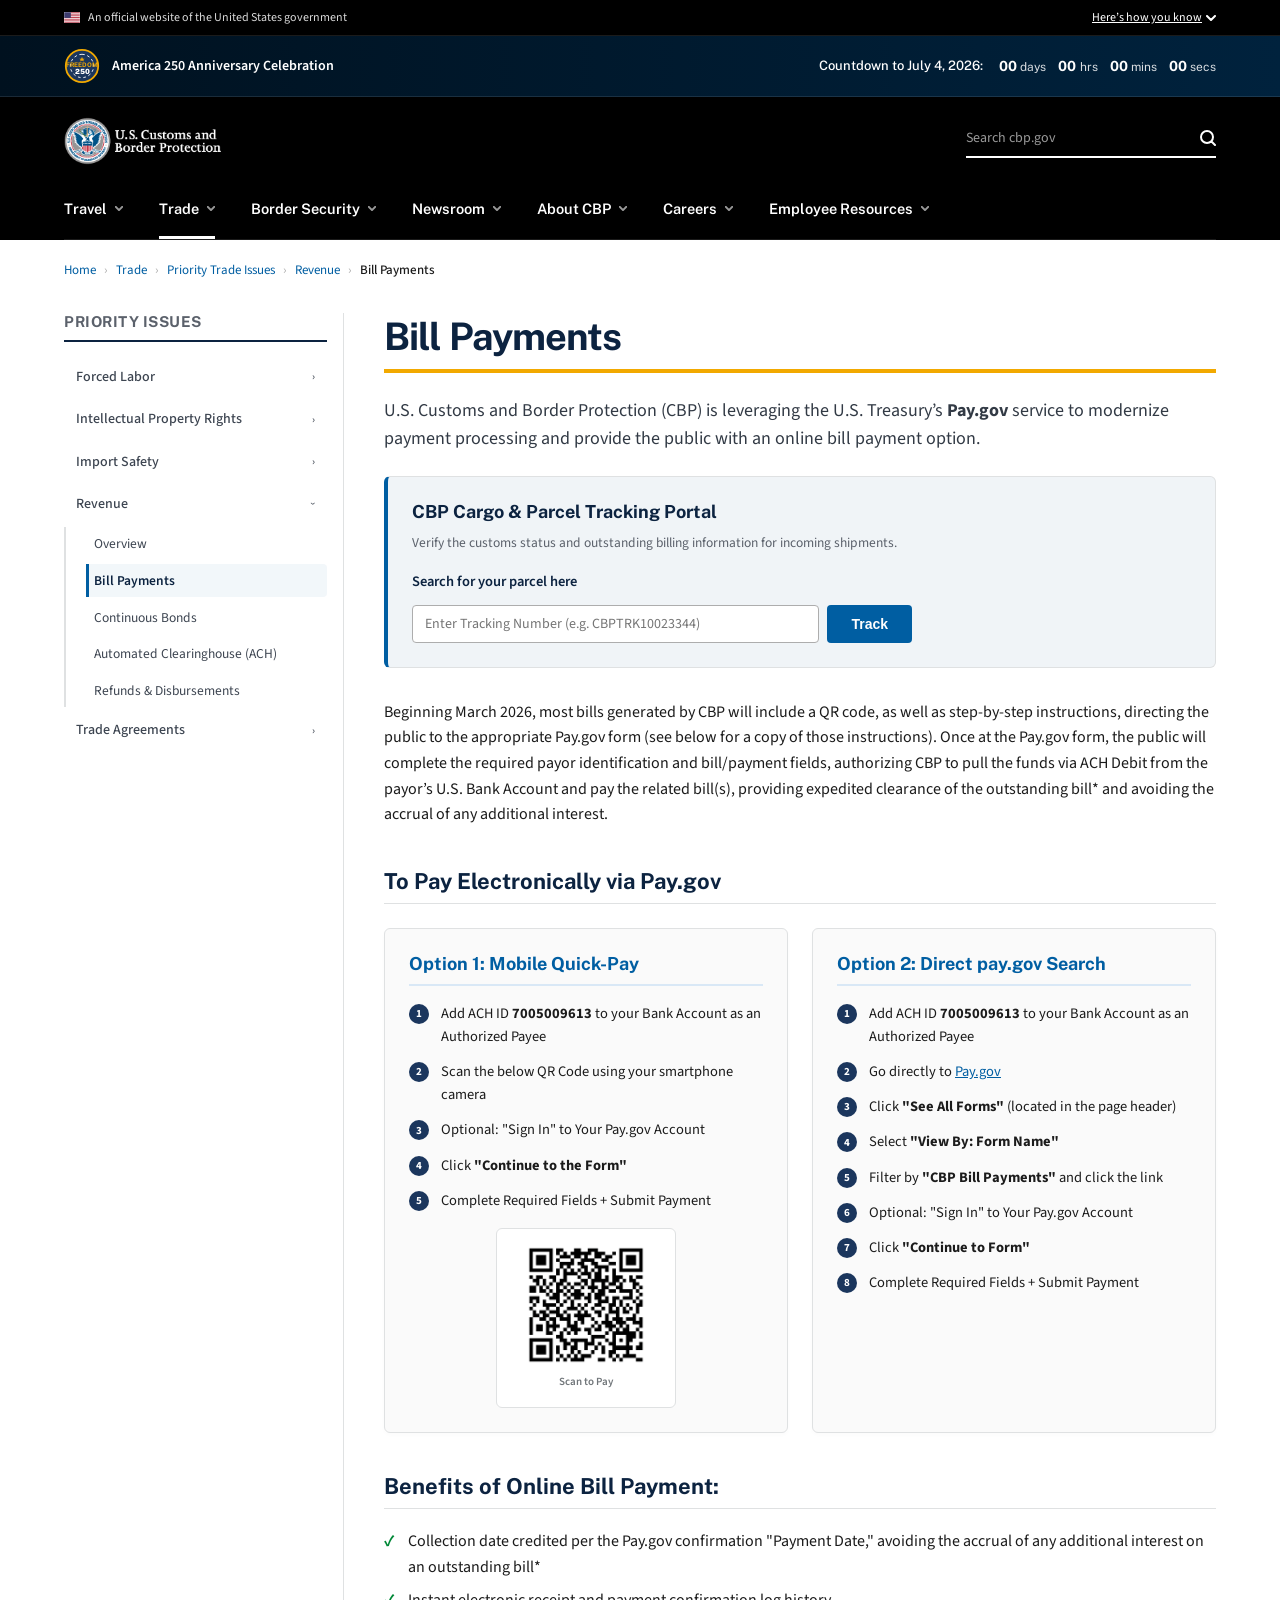
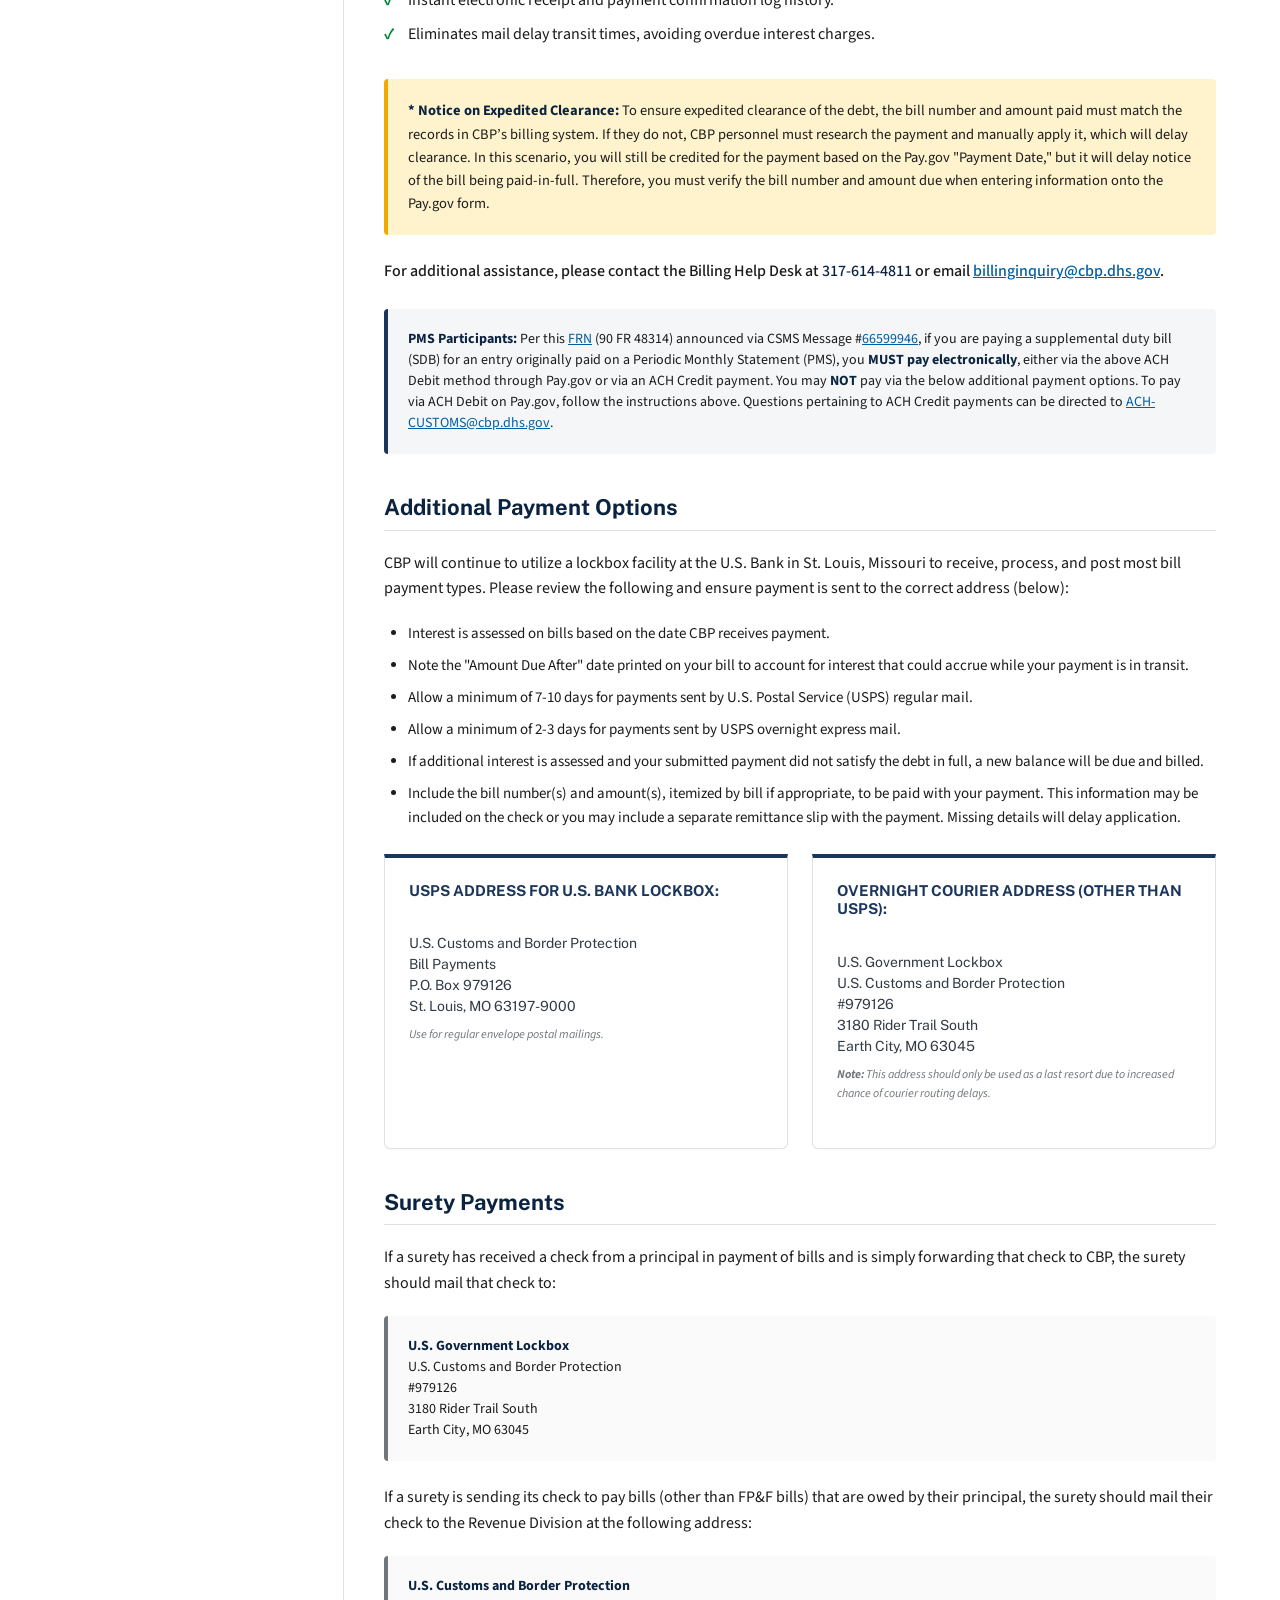
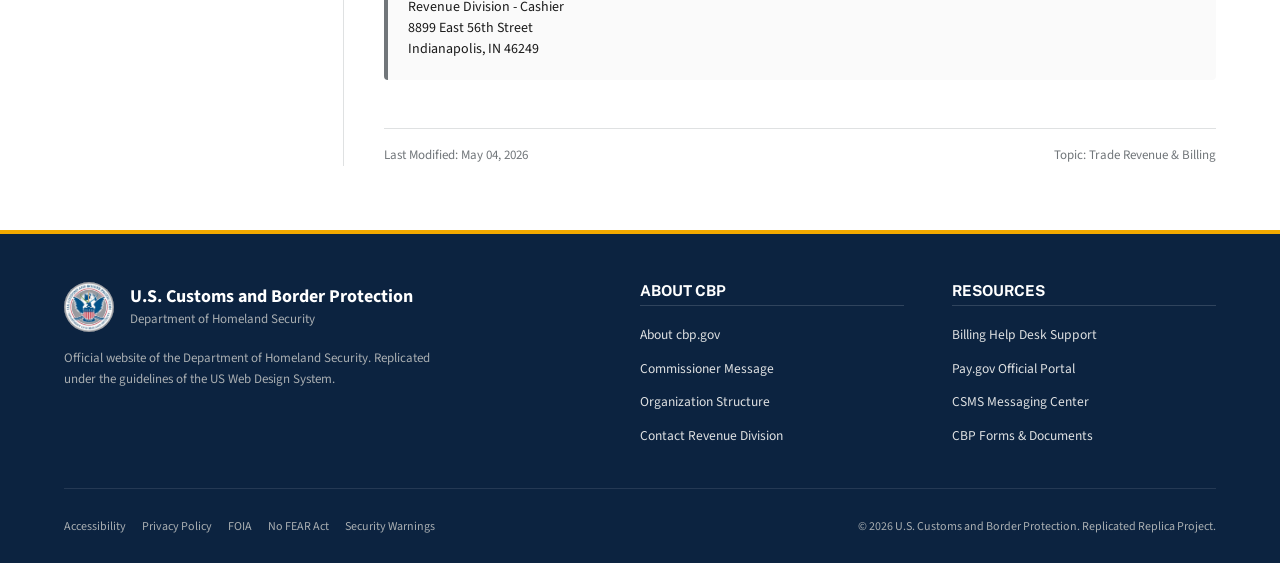
==== index.html @ a8b0cdcd "design: set CBP seal as website favicon" ====
<!DOCTYPE html>
<html lang="en">
<head>
  <meta charset="UTF-8">
  <meta name="viewport" content="width=device-width, initial-scale=1.0">
  <meta name="description" content="Official U.S. Customs and Border Protection (CBP) online bill payment guide. Learn how to pay your CBP bills electronically via Pay.gov or by mail to the U.S. Bank Lockbox.">
  <meta name="keywords" content="CBP, Bill Payments, Pay.gov, ACH Debit, Customs Duties, Lockbox Address">
  <title>Bill Payments | U.S. Customs and Border Protection</title>
  <link rel="stylesheet" href="styles.css">
  <link rel="icon" type="image/jpeg" href="cbp_seal.jpg">
</head>
<body>

  <!-- SKIP TO MAIN CONTENT LINK FOR ACCESSIBILITY -->
  <a href="#main-content" class="usa-skipnav" style="position: absolute; left: -9999px; top: auto; width: 1px; height: 1px; overflow: hidden; background: #005ea2; color: #fff; padding: 0.5rem; text-decoration: none; z-index: 10000;">Skip to main content</a>

  <!-- ==========================================
       TOP FEDERAL GOVERNMENT BANNER
       ========================================== -->
  <section class="usa-banner" aria-label="Official government website">
    <div class="container">
      <div class="usa-banner__header">
        <div class="usa-banner__header-left">
          <!-- US Flag SVG -->
          <svg class="usa-banner__flag" xmlns="http://www.w3.org/2000/svg" viewBox="0 0 16 11" aria-hidden="true" focusable="false">
            <rect width="16" height="11" fill="#fff"/>
            <rect width="16" height="0.846" fill="#b22234"/>
            <rect width="16" height="0.846" y="1.692" fill="#b22234"/>
            <rect width="16" height="0.846" y="3.385" fill="#b22234"/>
            <rect width="16" height="0.846" y="5.077" fill="#b22234"/>
            <rect width="16" height="0.846" y="6.769" fill="#b22234"/>
            <rect width="16" height="0.846" y="8.462" fill="#b22234"/>
            <rect width="16" height="0.846" y="10.154" fill="#b22234"/>
            <rect width="6.857" height="5.923" fill="#3c3b6e"/>
            <!-- 50 Stars drawn as dots for performance at tiny scale -->
            <rect width="16" height="11" fill="none" stroke="#dfe1e2" stroke-width="0.5"/>
          </svg>
          <p class="usa-banner__text">An official website of the United States government</p>
        </div>
        <button id="banner-toggle" class="usa-banner__toggle-btn" aria-expanded="false" aria-controls="gov-banner-details">
          <span>Here’s how you know</span>
          <svg class="usa-banner__toggle-arrow" width="10" height="6" viewBox="0 0 10 6" fill="none" xmlns="http://www.w3.org/2000/svg" aria-hidden="true" focusable="false">
            <path d="M1 1L5 5L9 1" stroke="currentColor" stroke-width="2" stroke-linecap="round" stroke-linejoin="round"/>
          </svg>
        </button>
      </div>

      <!-- Dropdown detailing verification -->
      <div id="gov-banner-details" class="usa-banner__content">
        <div class="usa-banner__guidance-grid">
          <div class="usa-banner__guidance-item">
            <!-- Icon SVG .gov -->
            <svg class="usa-banner__icon" viewBox="0 0 40 40" fill="none" xmlns="http://www.w3.org/2000/svg" aria-hidden="true" focusable="false">
              <circle cx="20" cy="20" r="19" fill="#F0F4F7" stroke="#adadad" stroke-width="2"/>
              <path d="M14 26V14h3v12h-3zm9 0V18h-2v-3h5v11h-3zm-10-8h2v2h-2v-2z" fill="#005ea2"/>
            </svg>
            <div class="usa-banner__guidance-text">
              <strong>Official websites use .gov</strong>
              <p>A <strong>.gov</strong> website belongs to an official government organization in the United States.</p>
            </div>
          </div>
          <div class="usa-banner__guidance-item">
            <!-- Icon SVG HTTPS/Lock -->
            <svg class="usa-banner__icon" viewBox="0 0 40 40" fill="none" xmlns="http://www.w3.org/2000/svg" aria-hidden="true" focusable="false">
              <circle cx="20" cy="20" r="19" fill="#F0F4F7" stroke="#adadad" stroke-width="2"/>
              <rect x="13" y="18" width="14" height="10" rx="2" fill="#005ea2"/>
              <path d="M16 18v-4a4 4 0 1 1 8 0v4" stroke="#005ea2" stroke-width="2" stroke-linecap="round"/>
            </svg>
            <div class="usa-banner__guidance-text">
              <strong>Secure .gov websites use HTTPS</strong>
              <p>A <strong>lock</strong> (or <strong>https://</strong>) means you’ve safely connected to the .gov website. Share sensitive information only on official, secure websites.</p>
            </div>
          </div>
        </div>
      </div>
    </div>
  </section>

  <!-- ==========================================
       FREEDOM 250 ANNIVERSARY TIMER BAR
       ========================================== -->
  <section class="freedom-250-bar" aria-label="America's 250th Anniversary Countdown">
    <div class="container freedom-250-bar__inner">
      <div class="freedom-250-bar__logo-section">
        <!-- SVG America 250 Logo -->
        <svg class="freedom-250-bar__logo" viewBox="0 0 40 40" fill="none" xmlns="http://www.w3.org/2000/svg" aria-label="Freedom 250 Crest Logo">
          <circle cx="20" cy="20" r="18" fill="#1b365d" stroke="#f2a900" stroke-width="2"/>
          <path d="M20 7 C27 7 33 13 33 20 C33 27 27 33 20 33 C13 33 7 27 7 20 C7 13 13 7 20 7 Z" fill="none" stroke="#ffffff" stroke-width="1" stroke-dasharray="3 3"/>
          <text x="20" y="21" font-family="'Public Sans', sans-serif" font-size="7" font-weight="bold" fill="#f2a900" text-anchor="middle">FREEDOM</text>
          <text x="20" y="29" font-family="'Public Sans', sans-serif" font-size="8" font-weight="900" fill="#ffffff" text-anchor="middle">250</text>
          <!-- Small gold stars in crest -->
          <polygon points="20,10 21,12 23,12 21.5,13 22,15 20,14 18,15 18.5,13 17,12 19,12" fill="#f2a900"/>
        </svg>
        <a href="#" class="freedom-250-bar__link">America 250 Anniversary Celebration</a>
      </div>

      <!-- Real-time dynamic countdown elements -->
      <div class="freedom-250-bar__countdown" id="countdown-timer">
        <span style="margin-right: 0.25rem; font-weight: 500;">Countdown to July 4, 2026:</span>
        <div class="countdown-unit">
          <span class="countdown-value" id="days-val">--</span>
          <span class="countdown-label">Days</span>
        </div>
        <div class="countdown-unit">
          <span class="countdown-value" id="hours-val">--</span>
          <span class="countdown-label">Hrs</span>
        </div>
        <div class="countdown-unit">
          <span class="countdown-value" id="minutes-val">--</span>
          <span class="countdown-label">Mins</span>
        </div>
        <div class="countdown-unit">
          <span class="countdown-value" id="seconds-val">--</span>
          <span class="countdown-label">Secs</span>
        </div>
      </div>
    </div>
  </section>

  <!-- ==========================================
       CBP PRIMARY HEADER
       ========================================== -->
  <header class="cbp-header">
    <div class="container cbp-header__inner">
      <a href="#" class="cbp-header__brand" aria-label="Go to CBP Home">
        <img src="logo.png" alt="U.S. Customs and Border Protection - Department of Homeland Security" class="cbp-header__logo-img">
      </a>

      <!-- Search bar -->
      <div class="cbp-header__search">
        <input type="search" class="cbp-header__search-input" placeholder="Search cbp.gov" aria-label="Search CBP site">
        <svg class="cbp-header__search-icon" width="16" height="16" viewBox="0 0 16 16" fill="none" xmlns="http://www.w3.org/2000/svg" aria-hidden="true" focusable="false">
          <path d="M15 15L11.24 11.24M13 7C13 10.3137 10.3137 13 7 13C3.68629 13 1 10.3137 1 7C1 3.68629 3.68629 1 7 1C10.3137 1 13 3.68629 13 7Z" stroke="currentColor" stroke-width="2" stroke-linecap="round" stroke-linejoin="round"/>
        </svg>
      </div>
    </div>
  </header>

  <!-- ==========================================
       MAIN NAVIGATION BAR
       ========================================== -->
  <nav class="cbp-nav" aria-label="Primary Navigation">
    <div class="container">
      <button class="mobile-nav-toggle" id="mobile-menu-btn" aria-expanded="false" aria-controls="primary-nav-links">
        <span>MENU</span>
        <svg width="18" height="12" viewBox="0 0 18 12" fill="none" xmlns="http://www.w3.org/2000/svg" aria-hidden="true" focusable="false">
          <path d="M1 1H17M1 6H17M1 11H17" stroke="currentColor" stroke-width="2" stroke-linecap="round"/>
        </svg>
      </button>
      <ul class="cbp-nav__inner" id="primary-nav-links">
        <li class="cbp-nav__item">
          <a href="#">
            <span>Travel</span>
            <svg class="nav-chevron" width="8" height="5" viewBox="0 0 10 6" fill="none" xmlns="http://www.w3.org/2000/svg" aria-hidden="true"><path d="M1 1L5 5L9 1" stroke="currentColor" stroke-width="2.5" stroke-linecap="round" stroke-linejoin="round"/></svg>
          </a>
        </li>
        <li class="cbp-nav__item active">
          <a href="#">
            <span>Trade</span>
            <svg class="nav-chevron" width="8" height="5" viewBox="0 0 10 6" fill="none" xmlns="http://www.w3.org/2000/svg" aria-hidden="true"><path d="M1 1L5 5L9 1" stroke="currentColor" stroke-width="2.5" stroke-linecap="round" stroke-linejoin="round"/></svg>
          </a>
        </li>
        <li class="cbp-nav__item">
          <a href="#">
            <span>Border Security</span>
            <svg class="nav-chevron" width="8" height="5" viewBox="0 0 10 6" fill="none" xmlns="http://www.w3.org/2000/svg" aria-hidden="true"><path d="M1 1L5 5L9 1" stroke="currentColor" stroke-width="2.5" stroke-linecap="round" stroke-linejoin="round"/></svg>
          </a>
        </li>
        <li class="cbp-nav__item">
          <a href="#">
            <span>Newsroom</span>
            <svg class="nav-chevron" width="8" height="5" viewBox="0 0 10 6" fill="none" xmlns="http://www.w3.org/2000/svg" aria-hidden="true"><path d="M1 1L5 5L9 1" stroke="currentColor" stroke-width="2.5" stroke-linecap="round" stroke-linejoin="round"/></svg>
          </a>
        </li>
        <li class="cbp-nav__item">
          <a href="#">
            <span>About CBP</span>
            <svg class="nav-chevron" width="8" height="5" viewBox="0 0 10 6" fill="none" xmlns="http://www.w3.org/2000/svg" aria-hidden="true"><path d="M1 1L5 5L9 1" stroke="currentColor" stroke-width="2.5" stroke-linecap="round" stroke-linejoin="round"/></svg>
          </a>
        </li>
        <li class="cbp-nav__item">
          <a href="#">
            <span>Careers</span>
            <svg class="nav-chevron" width="8" height="5" viewBox="0 0 10 6" fill="none" xmlns="http://www.w3.org/2000/svg" aria-hidden="true"><path d="M1 1L5 5L9 1" stroke="currentColor" stroke-width="2.5" stroke-linecap="round" stroke-linejoin="round"/></svg>
          </a>
        </li>
        <li class="cbp-nav__item">
          <a href="#">
            <span>Employee Resources</span>
            <svg class="nav-chevron" width="8" height="5" viewBox="0 0 10 6" fill="none" xmlns="http://www.w3.org/2000/svg" aria-hidden="true"><path d="M1 1L5 5L9 1" stroke="currentColor" stroke-width="2.5" stroke-linecap="round" stroke-linejoin="round"/></svg>
          </a>
        </li>
      </ul>
    </div>
  </nav>

  <!-- ==========================================
       MAIN LAYOUT (SIDEBAR & CONTENT)
       ========================================== -->
  <div class="container">
    
    <!-- BREADCRUMBS -->
    <nav class="breadcrumbs" aria-label="Breadcrumb navigation">
      <ul class="breadcrumbs__list">
        <li class="breadcrumbs__item"><a href="#">Home</a></li>
        <li class="breadcrumbs__item"><a href="#">Trade</a></li>
        <li class="breadcrumbs__item"><a href="#">Priority Trade Issues</a></li>
        <li class="breadcrumbs__item"><a href="#">Revenue</a></li>
        <li class="breadcrumbs__item active" aria-current="page">Bill Payments</li>
      </ul>
    </nav>

    <!-- TWO COLUMN CONTENT GRID -->
    <div class="main-layout">

      <!-- LEFT COLUMN: ACCORDION NAVIGATION -->
      <aside class="sidebar-nav" aria-label="Sidebar navigation">
        <h2 class="sidebar-nav__title">Priority Issues</h2>
        <ul class="sidebar-nav__list">
          <li class="sidebar-nav__item">
            <a href="#" class="sidebar-nav__link">
              <span>Forced Labor</span>
              <span class="sidebar-nav__arrow">›</span>
            </a>
          </li>
          <li class="sidebar-nav__item">
            <a href="#" class="sidebar-nav__link">
              <span>Intellectual Property Rights</span>
              <span class="sidebar-nav__arrow">›</span>
            </a>
          </li>
          <li class="sidebar-nav__item">
            <a href="#" class="sidebar-nav__link">
              <span>Import Safety</span>
              <span class="sidebar-nav__arrow">›</span>
            </a>
          </li>
          <li class="sidebar-nav__item expanded">
            <a href="#" class="sidebar-nav__link toggle-submenu">
              <span>Revenue</span>
              <span class="sidebar-nav__arrow">›</span>
            </a>
            <ul class="sidebar-nav__sublist">
              <li class="sidebar-nav__item"><a href="#" class="sidebar-nav__link">Overview</a></li>
              <li class="sidebar-nav__item active"><a href="#" class="sidebar-nav__link">Bill Payments</a></li>
              <li class="sidebar-nav__item"><a href="#" class="sidebar-nav__link">Continuous Bonds</a></li>
              <li class="sidebar-nav__item"><a href="#" class="sidebar-nav__link">Automated Clearinghouse (ACH)</a></li>
              <li class="sidebar-nav__item"><a href="#" class="sidebar-nav__link">Refunds &amp; Disbursements</a></li>
            </ul>
          </li>
          <li class="sidebar-nav__item">
            <a href="#" class="sidebar-nav__link">
              <span>Trade Agreements</span>
              <span class="sidebar-nav__arrow">›</span>
            </a>
          </li>
        </ul>
      </aside>

      <!-- RIGHT COLUMN: MAIN CONTENT PANEL -->
      <main class="content-panel" id="main-content">
        <h1>Bill Payments</h1>
        
        <p class="intro-text">
          U.S. Customs and Border Protection (CBP) is leveraging the U.S. Treasury’s <strong>Pay.gov</strong> service to modernize payment processing and provide the public with an online bill payment option.
        </p>

        <!-- PARCEL & CARGO SEARCH WIDGET -->
        <div class="usa-alert" style="background-color: #f0f4f7; border-left: 4px solid var(--color-primary); padding: 1.5rem; border-radius: 6px; border-top: 1px solid var(--color-border-light); border-right: 1px solid var(--color-border-light); border-bottom: 1px solid var(--color-border-light); margin-bottom: 2rem;">
          <h3 style="margin-top: 0; color: var(--color-primary-darker); font-size: 18px; margin-bottom: 0.5rem;">CBP Cargo &amp; Parcel Tracking Portal</h3>
          <p style="font-size: 13.5px; color: #5b616b; margin-bottom: 1rem;">Verify the customs status and outstanding billing information for incoming shipments.</p>
          
          <div style="display: flex; flex-direction: column; gap: 0.75rem; max-width: 500px;">
            <label for="parcel-search-input" style="font-weight: 600; font-size: 14.5px; color: var(--color-primary-darker);">Search for your parcel here</label>
            <div style="display: flex; gap: 0.5rem;">
              <input type="text" id="parcel-search-input" placeholder="Enter Tracking Number (e.g. CBPTRK10023344)" style="flex: 1; padding: 0.5rem 0.75rem; border: 1px solid var(--color-border); border-radius: 4px; font-family: var(--font-body); font-size: 14px;" aria-label="Tracking Number">
              <button id="parcel-search-btn" style="background-color: var(--color-primary); color: #ffffff; border: none; padding: 0.5rem 1.5rem; border-radius: 4px; font-weight: 600; cursor: pointer; font-size: 14px; transition: background-color 0.2s;">Track</button>
            </div>
            
            <!-- Result container (hidden by default) -->
            <div id="parcel-search-result" style="display: none; margin-top: 1rem; padding: 1rem; background-color: #ffffff; border: 1px solid var(--color-border-light); border-radius: 4px;">
              <!-- Will be populated by JS -->
            </div>
          </div>
        </div>

        <p>
          Beginning March 2026, most bills generated by CBP will include a QR code, as well as step-by-step instructions, directing the public to the appropriate Pay.gov form (see below for a copy of those instructions). Once at the Pay.gov form, the public will complete the required payor identification and bill/payment fields, authorizing CBP to pull the funds via ACH Debit from the payor’s U.S. Bank Account and pay the related bill(s), providing expedited clearance of the outstanding bill* and avoiding the accrual of any additional interest.
        </p>

        <h2>To Pay Electronically via Pay.gov</h2>
        
        <div class="options-grid">
          
          <!-- OPTION 1 CARD (QR Code & Steps) -->
          <div class="option-card">
            <h3>Option 1: Mobile Quick-Pay</h3>
            <ol class="steps-list">
              <li>Add ACH ID <strong>7005009613</strong> to your Bank Account as an Authorized Payee</li>
              <li>Scan the below QR Code using your smartphone camera</li>
              <li>Optional: "Sign In" to Your Pay.gov Account</li>
              <li>Click <strong>"Continue to the Form"</strong></li>
              <li>Complete Required Fields + Submit Payment</li>
            </ol>
            
            <div class="qr-container">
              <img src="qr_code.png" alt="QR Code to cbp bill payments on pay.gov" class="qr-code-img">
              <span class="qr-label">Scan to Pay</span>
            </div>
          </div>

          <!-- OPTION 2 CARD (Manual Pay.gov Steps) -->
          <div class="option-card">
            <h3>Option 2: Direct pay.gov Search</h3>
            <ol class="steps-list">
              <li>Add ACH ID <strong>7005009613</strong> to your Bank Account as an Authorized Payee</li>
              <li>Go directly to <a href="https://www.pay.gov" target="_blank" rel="noopener">Pay.gov</a></li>
              <li>Click <strong>"See All Forms"</strong> (located in the page header)</li>
              <li>Select <strong>"View By: Form Name"</strong></li>
              <li>Filter by <strong>"CBP Bill Payments"</strong> and click the link</li>
              <li>Optional: "Sign In" to Your Pay.gov Account</li>
              <li>Click <strong>"Continue to Form"</strong></li>
              <li>Complete Required Fields + Submit Payment</li>
            </ol>
          </div>

        </div>

        <h2>Benefits of Online Bill Payment:</h2>
        <ul class="benefits-list">
          <li>Collection date credited per the Pay.gov confirmation "Payment Date," avoiding the accrual of any additional interest on an outstanding bill*</li>
          <li>Instant electronic receipt and payment confirmation log history.</li>
          <li>Eliminates mail delay transit times, avoiding overdue interest charges.</li>
        </ul>

        <!-- IMPORTANT NOTE -->
        <div class="usa-alert">
          <strong>* Notice on Expedited Clearance:</strong> To ensure expedited clearance of the debt, the bill number and amount paid must match the records in CBP’s billing system. If they do not, CBP personnel must research the payment and manually apply it, which will delay clearance. In this scenario, you will still be credited for the payment based on the Pay.gov "Payment Date," but it will delay notice of the bill being paid-in-full. Therefore, you must verify the bill number and amount due when entering information onto the Pay.gov form.
        </div>

        <p style="margin: 1.5rem 0; font-weight: 500;">
          For additional assistance, please contact the Billing Help Desk at <span style="color: var(--color-primary-darker);">317-614-4811</span> or email <a href="mailto:billinginquiry@cbp.dhs.gov">billinginquiry@cbp.dhs.gov</a>.
        </p>

        <!-- PMS PARTICIPANTS WARNING BANNER -->
        <div class="usa-alert usa-alert--important">
          <strong>PMS Participants:</strong> Per this <a href="https://www.federalregister.gov/documents/2025/10/16/2025-19572/modification-of-the-national-customs-automation-program-test-regarding-periodic-monthly-statements" target="_blank" rel="noopener">FRN</a> (90 FR 48314) announced via CSMS Message #<a href="https://content.govdelivery.com/accounts/USDHSCBP/bulletins/3f83c0a" target="_blank" rel="noopener">66599946</a>, if you are paying a supplemental duty bill (SDB) for an entry originally paid on a Periodic Monthly Statement (PMS), you <strong>MUST pay electronically</strong>, either via the above ACH Debit method through Pay.gov or via an ACH Credit payment. You may <strong>NOT</strong> pay via the below additional payment options. To pay via ACH Debit on Pay.gov, follow the instructions above. Questions pertaining to ACH Credit payments can be directed to <a href="mailto:ACH-CUSTOMS@cbp.dhs.gov">ACH-CUSTOMS@cbp.dhs.gov</a>.
        </div>

        <h2>Additional Payment Options</h2>
        <p>
          CBP will continue to utilize a lockbox facility at the U.S. Bank in St. Louis, Missouri to receive, process, and post most bill payment types. Please review the following and ensure payment is sent to the correct address (below):
        </p>
        
        <ul class="bullet-list">
          <li>Interest is assessed on bills based on the date CBP receives payment.</li>
          <li>Note the "Amount Due After" date printed on your bill to account for interest that could accrue while your payment is in transit.</li>
          <li>Allow a minimum of 7-10 days for payments sent by U.S. Postal Service (USPS) regular mail.</li>
          <li>Allow a minimum of 2-3 days for payments sent by USPS overnight express mail.</li>
          <li>If additional interest is assessed and your submitted payment did not satisfy the debt in full, a new balance will be due and billed.</li>
          <li>Include the bill number(s) and amount(s), itemized by bill if appropriate, to be paid with your payment. This information may be included on the check or you may include a separate remittance slip with the payment. Missing details will delay application.</li>
        </ul>

        <!-- ADDRESS CARDS -->
        <div class="address-grid">
          
          <div class="address-card">
            <h4>USPS Address for U.S. Bank Lockbox:</h4>
            <div class="address-content">
              U.S. Customs and Border Protection
              Bill Payments
              P.O. Box 979126
              St. Louis, MO 63197-9000
            </div>
            <p class="address-note">Use for regular envelope postal mailings.</p>
          </div>

          <div class="address-card">
            <h4>Overnight Courier Address (Other than USPS):</h4>
            <div class="address-content">
              U.S. Government Lockbox
              U.S. Customs and Border Protection
              #979126
              3180 Rider Trail South
              Earth City, MO 63045
            </div>
            <p class="address-note"><strong>Note:</strong> This address should only be used as a last resort due to increased chance of courier routing delays.</p>
          </div>

        </div>

        <h2>Surety Payments</h2>
        <p>
          If a surety has received a check from a principal in payment of bills and is simply forwarding that check to CBP, the surety should mail that check to:
        </p>
        <div class="usa-alert usa-alert--important" style="margin: 0.5rem 0 1.5rem 0; background-color: #fafafa; border-left-color: #71767a;">
          <strong>U.S. Government Lockbox</strong><br>
          U.S. Customs and Border Protection<br>
          #979126<br>
          3180 Rider Trail South<br>
          Earth City, MO 63045
        </div>

        <p>
          If a surety is sending its check to pay bills (other than FP&F bills) that are owed by their principal, the surety should mail their check to the Revenue Division at the following address:
        </p>
        <div class="usa-alert usa-alert--important" style="margin: 0.5rem 0 1.5rem 0; background-color: #fafafa; border-left-color: #71767a;">
          <strong>U.S. Customs and Border Protection</strong><br>
          Revenue Division - Cashier<br>
          8899 East 56th Street<br>
          Indianapolis, IN 46249
        </div>

        <!-- METADATA FOOTER -->
        <div class="page-metadata">
          <span>Last Modified: May 04, 2026</span>
          <span>Topic: Trade Revenue &amp; Billing</span>
        </div>

      </main>

    </div>
  </div>

  <!-- ==========================================
       CBP REPLICATED FOOTER
       ========================================== -->
  <footer class="cbp-footer">
    <div class="container">
      <div class="cbp-footer__top">
        
        <div class="cbp-footer__brand-col">
          <a href="#" class="cbp-footer__seal-link">
            <img src="cbp_seal.jpg" alt="CBP Seal" class="cbp-footer__seal" style="border-radius: 50%;">
            <span class="cbp-footer__seal-title">U.S. Customs and Border Protection<br><span style="font-size: 13px; font-weight: normal; color: #a9aeb1;">Department of Homeland Security</span></span>
          </a>
          <p class="cbp-footer__brand-desc">
            Official website of the Department of Homeland Security. Replicated under the guidelines of the US Web Design System.
          </p>
        </div>

        <div class="cbp-footer__nav-col">
          <h4>About CBP</h4>
          <ul class="cbp-footer__nav-list">
            <li><a href="#">About cbp.gov</a></li>
            <li><a href="#">Commissioner Message</a></li>
            <li><a href="#">Organization Structure</a></li>
            <li><a href="#">Contact Revenue Division</a></li>
          </ul>
        </div>

        <div class="cbp-footer__nav-col">
          <h4>Resources</h4>
          <ul class="cbp-footer__nav-list">
            <li><a href="#">Billing Help Desk Support</a></li>
            <li><a href="https://www.pay.gov" target="_blank" rel="noopener">Pay.gov Official Portal</a></li>
            <li><a href="#">CSMS Messaging Center</a></li>
            <li><a href="#">CBP Forms &amp; Documents</a></li>
          </ul>
        </div>

      </div>

      <div class="cbp-footer__bottom">
        <ul class="cbp-footer__bottom-links">
          <li><a href="#">Accessibility</a></li>
          <li><a href="#">Privacy Policy</a></li>
          <li><a href="#">FOIA</a></li>
          <li><a href="#">No FEAR Act</a></li>
          <li><a href="#">Security Warnings</a></li>
        </ul>
        <span class="cbp-footer__copyright">&copy; 2026 U.S. Customs and Border Protection. Replicated Replica Project.</span>
      </div>
    </div>
  </footer>

  <script src="app.js"></script>
</body>
</html>
---- styles.css ----
/* Imported Google Fonts matching USWDS standard typography */
@import url('https://fonts.googleapis.com/css2?family=Public+Sans:ital,wght@0,300;0,400;0,500;0,600;0,700;1,400&family=Source+Sans+3:ital,wght@0,300;0,400;0,600;0,700;1,400&display=swap');

:root {
  /* Color Palette - USWDS Standard & CBP Specifics */
  --color-primary-darker: #0c2340; /* Deep CBP Navy */
  --color-primary-dark: #1b365d;   /* Classic Navy */
  --color-primary: #005ea2;        /* USWDS Blue */
  --color-primary-light: #d9e8f6;  /* Soft Blue Tint */
  --color-neutral-dark: #1b1b1b;   /* Off-black Text */
  --color-neutral-light: #f0f4f7;  /* Neutral Background */
  --color-neutral-lightest: #fafafa;
  --color-accent-gold: #f2a900;    /* Freedom 250 Gold */
  --color-border: #adadad;
  --color-border-light: #dfe1e2;
  --color-success: #008837;
  --color-warning-bg: #fff3cd;
  --color-warning-border: #ffeeba;
  --color-warning-text: #856404;

  /* Fonts */
  --font-heading: 'Public Sans', -apple-system, BlinkMacSystemFont, "Segoe UI", Roboto, Helvetica, Arial, sans-serif;
  --font-body: 'Source Sans 3', -apple-system, BlinkMacSystemFont, "Segoe UI", Roboto, Helvetica, Arial, sans-serif;

  /* Grid/Layout */
  --max-width: 1200px;
  --sidebar-width: 280px;
}

/* Reset and Core Styles */
* {
  box-sizing: border-box;
  margin: 0;
  padding: 0;
}

body {
  font-family: var(--font-body);
  font-size: 16px;
  line-height: 1.6;
  color: var(--color-neutral-dark);
  background-color: #ffffff;
  -webkit-font-smoothing: antialiased;
}

h1, h2, h3, h4, h5, h6 {
  font-family: var(--font-heading);
  color: var(--color-primary-darker);
  font-weight: 700;
  margin-bottom: 0.5em;
  line-height: 1.25;
}

a {
  color: var(--color-primary);
  text-decoration: underline;
  transition: color 0.2s ease, text-decoration-color 0.2s ease;
}

a:hover {
  color: #002b49;
  text-decoration: none;
}

/* Utility Layout Classes */
.container {
  max-width: var(--max-width);
  margin: 0 auto;
  padding: 0 1.5rem;
}

/* ==========================================================================
   Header & Banner Styles
   ========================================================================== */

/* Federal Gov Banner */
.usa-banner {
  background-color: #000000;
  color: #ffffff;
  font-size: 12px;
  border-bottom: 1px solid #1b1b1b;
}

.usa-banner__header {
  display: flex;
  justify-content: space-between;
  align-items: center;
  padding: 0.5rem 0;
}

.usa-banner__header-left {
  display: flex;
  align-items: center;
  gap: 0.5rem;
}

.usa-banner__flag {
  width: 16px;
  height: 11px;
}

.usa-banner__text {
  color: rgba(255, 255, 255, 0.85);
}

.usa-banner__toggle-btn {
  background: none;
  border: none;
  color: #ffffff;
  text-decoration: underline;
  cursor: pointer;
  font-family: var(--font-body);
  font-size: 12px;
  display: flex;
  align-items: center;
  gap: 0.25rem;
}

.usa-banner__toggle-btn:hover {
  color: rgba(255, 255, 255, 0.8);
  text-decoration: none;
}

.usa-banner__toggle-btn svg {
  transition: transform 0.2s ease;
}

.usa-banner__toggle-btn.active svg {
  transform: rotate(180deg);
}

/* Federal banner expanded content */
.usa-banner__content {
  display: none;
  padding: 1rem 0;
  border-top: 1px solid #2d2d2d;
  background-color: #111111;
  color: #ffffff;
}

.usa-banner__content.active {
  display: block;
  animation: slideDown 0.3s ease-out;
}

.usa-banner__guidance-grid {
  display: grid;
  grid-template-columns: 1fr 1fr;
  gap: 2rem;
}

.usa-banner__guidance-item {
  display: flex;
  gap: 1rem;
}

.usa-banner__icon {
  width: 32px;
  height: 32px;
  flex-shrink: 0;
}

.usa-banner__guidance-text strong {
  display: block;
  color: var(--color-primary-darker);
  margin-bottom: 0.25rem;
}

/* Freedom 250 Top Bar */
.freedom-250-bar {
  background: linear-gradient(90deg, #00111f 0%, #00223d 100%);
  color: #ffffff;
  padding: 0.75rem 0;
  border-bottom: 1px solid rgba(255, 255, 255, 0.1);
}

.freedom-250-bar__inner {
  display: flex;
  justify-content: space-between;
  align-items: center;
  flex-wrap: wrap;
  gap: 1rem;
}

.freedom-250-bar__logo-section {
  display: flex;
  align-items: center;
  gap: 0.75rem;
}

.freedom-250-bar__logo {
  height: 36px;
  width: 36px;
}

.freedom-250-bar__link {
  color: #ffffff;
  text-decoration: none;
  font-weight: 600;
  font-size: 14px;
}

.freedom-250-bar__link:hover {
  text-decoration: underline;
}

.freedom-250-bar__countdown {
  display: flex;
  align-items: center;
  gap: 0.75rem;
  font-family: var(--font-heading);
  font-size: 13px;
  margin-left: auto;
}

.countdown-unit {
  display: flex;
  flex-direction: row;
  align-items: baseline;
  gap: 0.2rem;
  background: none;
  padding: 0;
  border-radius: 0;
  min-width: auto;
  border: none;
}

.countdown-value {
  font-size: 14px;
  font-weight: 700;
  color: #ffffff;
}

.countdown-label {
  font-size: 12px;
  text-transform: lowercase;
  color: rgba(255, 255, 255, 0.85);
}

/* CBP Brand Header */
.cbp-header {
  background-color: #000000;
  padding: 1.25rem 0 1rem 0;
  border-bottom: none;
}

.cbp-header__inner {
  display: flex;
  justify-content: space-between;
  align-items: center;
  flex-wrap: wrap;
  gap: 1.5rem;
}

.cbp-header__brand {
  display: flex;
  align-items: center;
  gap: 1.25rem;
  text-decoration: none;
}

.cbp-header__logo-img {
  height: 48px;
  width: auto;
  max-width: 100%;
  object-fit: contain;
  filter: drop-shadow(0 2px 4px rgba(0,0,0,0.15));
  transition: transform 0.3s ease;
}

.cbp-header__brand:hover .cbp-header__logo-img {
  transform: scale(1.02);
}

.cbp-header__brand-text h1 {
  font-size: 24px;
  margin: 0;
  color: #ffffff;
  letter-spacing: -0.5px;
}

.cbp-header__brand-text p {
  font-size: 13px;
  color: rgba(255, 255, 255, 0.7);
  margin: 0;
  font-weight: 600;
  text-transform: uppercase;
  letter-spacing: 0.5px;
}

.cbp-header__search {
  display: flex;
  align-items: center;
  position: relative;
  border-bottom: 2px solid #ffffff;
  padding-bottom: 4px;
  width: 250px;
}

.cbp-header__search-input {
  background: transparent;
  border: none;
  color: #ffffff;
  font-family: var(--font-body);
  font-size: 14px;
  width: 100%;
  padding: 4px 30px 4px 0;
  transition: opacity 0.2s;
}

.cbp-header__search-input::placeholder {
  color: rgba(255, 255, 255, 0.6);
}

.cbp-header__search-input:focus {
  outline: none;
}

.cbp-header__search-icon {
  position: absolute;
  right: 0;
  color: #ffffff;
}

/* Primary Navigation bar */
.cbp-nav {
  background-color: #000000;
  box-shadow: none;
}

.cbp-nav__inner {
  display: flex;
  justify-content: flex-start;
  list-style: none;
  border-bottom: 1px solid #1b1b1b;
}

.cbp-nav__item a {
  display: flex;
  align-items: center;
  gap: 0.5rem;
  padding: 1rem 0;
  margin-right: 2.25rem;
  color: #ffffff;
  text-decoration: none;
  font-family: var(--font-heading);
  font-size: 14.5px;
  font-weight: 600;
  border-bottom: 3px solid transparent;
  transition: border-color 0.2s, color 0.2s;
}

.cbp-nav__item a:hover {
  color: rgba(255, 255, 255, 0.85);
  border-bottom-color: rgba(255, 255, 255, 0.4);
}

.cbp-nav__item.active a {
  color: #ffffff;
  border-bottom-color: #ffffff;
}

.nav-chevron {
  color: rgba(255, 255, 255, 0.6);
  transition: transform 0.2s;
}

.cbp-nav__item a:hover .nav-chevron {
  color: #ffffff;
  transform: translateY(1px);
}

/* Mobile Nav Button */
.mobile-nav-toggle {
  display: none;
  background: none;
  border: none;
  color: #ffffff;
  padding: 1rem;
  font-size: 18px;
  font-weight: bold;
  cursor: pointer;
  align-items: center;
  gap: 0.5rem;
  width: 100%;
}

/* ==========================================================================
   Main Columns Structure
   ========================================================================== */

/* Breadcrumb Navigation */
.breadcrumbs {
  padding: 1.25rem 0 0.5rem 0;
  font-size: 13px;
  color: #5b616b;
}

.breadcrumbs__list {
  display: flex;
  align-items: center;
  list-style: none;
  flex-wrap: wrap;
  gap: 0.5rem;
}

.breadcrumbs__item::after {
  content: "›";
  margin-left: 0.5rem;
  color: #adadad;
}

.breadcrumbs__item:last-child::after {
  content: "";
}

.breadcrumbs__item a {
  color: var(--color-primary);
  text-decoration: none;
}

.breadcrumbs__item a:hover {
  text-decoration: underline;
}

.breadcrumbs__item.active {
  color: var(--color-neutral-dark);
  font-weight: 500;
}

/* Two-column layout grid */
.main-layout {
  display: grid;
  grid-template-columns: var(--sidebar-width) 1fr;
  gap: 2.5rem;
  padding: 1.5rem 0 4rem 0;
}

/* ==========================================================================
   Left Sidebar Navigation
   ========================================================================== */

.sidebar-nav {
  border-right: 1px solid var(--color-border-light);
  padding-right: 1rem;
}

.sidebar-nav__title {
  font-size: 15px;
  text-transform: uppercase;
  color: #5b616b;
  letter-spacing: 0.5px;
  border-bottom: 2px solid var(--color-primary-darker);
  padding-bottom: 0.5rem;
  margin-bottom: 1rem;
}

.sidebar-nav__list {
  list-style: none;
  display: flex;
  flex-direction: column;
  gap: 0.25rem;
}

.sidebar-nav__item {
  position: relative;
}

.sidebar-nav__link {
  display: flex;
  justify-content: space-between;
  align-items: center;
  padding: 0.5rem 0.75rem;
  text-decoration: none;
  color: #3d4551;
  font-weight: 500;
  font-size: 14px;
  border-radius: 4px;
  transition: background-color 0.2s, color 0.2s;
}

.sidebar-nav__link:hover {
  background-color: var(--color-neutral-light);
  color: var(--color-primary-darker);
}

.sidebar-nav__item.active > .sidebar-nav__link {
  font-weight: 700;
  color: var(--color-primary-darker);
  background-color: var(--color-primary-light);
}

.sidebar-nav__arrow {
  font-size: 11px;
  transition: transform 0.2s;
}

.sidebar-nav__item.expanded > .sidebar-nav__link .sidebar-nav__arrow {
  transform: rotate(90deg);
}

/* Sub lists */
.sidebar-nav__sublist {
  list-style: none;
  padding-left: 1.25rem;
  margin-top: 0.25rem;
  display: none;
  flex-direction: column;
  gap: 0.25rem;
  border-left: 2px solid var(--color-border-light);
}

.sidebar-nav__item.expanded > .sidebar-nav__sublist {
  display: flex;
  animation: slideDown 0.25s ease-out;
}

.sidebar-nav__sublist .sidebar-nav__link {
  padding: 0.35rem 0.5rem;
  font-size: 13.5px;
  font-weight: 400;
}

.sidebar-nav__sublist .sidebar-nav__item.active > .sidebar-nav__link {
  color: var(--color-primary-darker);
  font-weight: 600;
  background-color: rgba(0, 94, 162, 0.05);
  border-left: 3px solid var(--color-primary);
  border-radius: 0 4px 4px 0;
  padding-left: calc(0.5rem - 3px);
}

/* ==========================================================================
   Main Content Panels
   ========================================================================== */

.content-panel {
  min-width: 0; /* Prevents flex/grid blowouts */
}

.content-panel h1 {
  font-size: 38px;
  letter-spacing: -1px;
  color: var(--color-primary-darker);
  border-bottom: 4px solid var(--color-accent-gold);
  padding-bottom: 0.5rem;
  margin-bottom: 1.5rem;
}

.intro-text {
  font-size: 18px;
  line-height: 1.55;
  color: #323a45;
  margin-bottom: 2rem;
}

/* Section dividers */
.content-panel h2 {
  font-size: 22px;
  border-bottom: 1px solid var(--color-border-light);
  padding-bottom: 0.5rem;
  margin: 2.5rem 0 1.25rem 0;
}

.content-panel h3 {
  font-size: 17px;
  margin-top: 1.5rem;
  margin-bottom: 0.5rem;
}

.content-panel p {
  margin-bottom: 1.25rem;
}

/* Instruction options styles */
.options-grid {
  display: grid;
  grid-template-columns: 1fr 1fr;
  gap: 1.5rem;
  margin: 1.5rem 0;
}

.option-card {
  border: 1px solid var(--color-border-light);
  border-radius: 6px;
  padding: 1.5rem;
  background-color: var(--color-neutral-lightest);
  box-shadow: 0 2px 4px rgba(0,0,0,0.02);
  transition: transform 0.2s, box-shadow 0.2s;
}

.option-card:hover {
  transform: translateY(-2px);
  box-shadow: 0 4px 12px rgba(0,0,0,0.05);
}

.option-card h3 {
  color: var(--color-primary);
  margin-top: 0;
  font-size: 18px;
  border-bottom: 2px solid var(--color-primary-light);
  padding-bottom: 0.5rem;
  margin-bottom: 1rem;
}

.steps-list {
  list-style: none;
  counter-reset: steps-counter;
}

.steps-list li {
  position: relative;
  padding-left: 2rem;
  margin-bottom: 0.75rem;
  font-size: 14.5px;
}

.steps-list li::before {
  counter-increment: steps-counter;
  content: counter(steps-counter);
  position: absolute;
  left: 0;
  top: 2px;
  background-color: var(--color-primary-dark);
  color: #ffffff;
  width: 20px;
  height: 20px;
  border-radius: 50%;
  display: flex;
  justify-content: center;
  align-items: center;
  font-size: 11px;
  font-weight: bold;
}

/* QR Code Section inside Card */
.qr-container {
  display: flex;
  flex-direction: column;
  align-items: center;
  margin: 1rem auto 0 auto;
  padding: 1rem;
  border: 1px solid var(--color-border-light);
  border-radius: 6px;
  background-color: #ffffff;
  max-width: 180px;
}

.qr-code-img {
  width: 120px;
  height: 120px;
  object-fit: contain;
  margin-bottom: 0.5rem;
}

.qr-label {
  font-size: 11px;
  color: #71767a;
  text-align: center;
  font-weight: 600;
}

/* Benefits Section list */
.benefits-list {
  list-style: none;
  margin-bottom: 2rem;
}

.benefits-list li {
  position: relative;
  padding-left: 1.5rem;
  margin-bottom: 0.5rem;
}

.benefits-list li::before {
  content: "✓";
  color: var(--color-success);
  position: absolute;
  left: 0;
  font-weight: bold;
}

/* Alerts / Warnings boxes */
.usa-alert {
  background-color: var(--color-warning-bg);
  border-left: 4px solid var(--color-accent-gold);
  border-radius: 4px;
  padding: 1.25rem;
  margin: 1.5rem 0;
  color: var(--color-neutral-dark);
  font-size: 14.5px;
}

.usa-alert--important {
  background-color: #f4f6f8;
  border-left-color: var(--color-primary-dark);
  font-size: 14px;
  line-height: 1.5;
}

.usa-alert strong {
  color: var(--color-primary-darker);
}

/* Mailing addresses columns */
.address-grid {
  display: grid;
  grid-template-columns: 1fr 1fr;
  gap: 1.5rem;
  margin-top: 1rem;
  margin-bottom: 2.5rem;
}

.address-card {
  border: 1px solid var(--color-border-light);
  border-top: 4px solid var(--color-primary-dark);
  border-radius: 0 0 6px 6px;
  padding: 1.5rem;
  background-color: #ffffff;
  box-shadow: 0 1px 3px rgba(0,0,0,0.02);
}

.address-card h4 {
  font-size: 15px;
  margin-bottom: 0.75rem;
  text-transform: uppercase;
  color: var(--color-primary-dark);
}

.address-content {
  font-family: var(--font-heading);
  font-size: 14px;
  line-height: 1.5;
  color: #323a45;
  white-space: pre-line;
}

.address-note {
  margin-top: 0.5rem;
  font-size: 12px;
  font-style: italic;
  color: #71767a;
}

/* General Lists on main body */
.bullet-list {
  padding-left: 1.5rem;
  margin-bottom: 1.5rem;
}

.bullet-list li {
  margin-bottom: 0.5rem;
  font-size: 15px;
}

/* Metadata footer signature */
.page-metadata {
  margin-top: 3rem;
  border-top: 1px solid var(--color-border-light);
  padding-top: 1rem;
  font-size: 13px;
  color: #71767a;
  display: flex;
  justify-content: space-between;
}

/* ==========================================================================
   Footer
   ========================================================================== */

.cbp-footer {
  background-color: var(--color-primary-darker);
  color: #ffffff;
  padding: 3rem 0 1.5rem 0;
  border-top: 4px solid var(--color-accent-gold);
}

.cbp-footer__top {
  display: grid;
  grid-template-columns: 2fr 1fr 1fr;
  gap: 3rem;
  padding-bottom: 2.5rem;
  border-bottom: 1px solid rgba(255, 255, 255, 0.1);
}

.cbp-footer__brand-col {
  display: flex;
  flex-direction: column;
  gap: 1rem;
}

.cbp-footer__seal-link {
  display: flex;
  align-items: center;
  gap: 1rem;
  text-decoration: none;
  color: #ffffff;
}

.cbp-footer__seal {
  height: 50px;
  width: 50px;
}

.cbp-footer__seal-title {
  font-size: 18px;
  font-weight: 700;
  line-height: 1.2;
}

.cbp-footer__brand-desc {
  font-size: 13px;
  color: #a9aeb1;
  max-width: 400px;
}

.cbp-footer__nav-col h4 {
  color: #ffffff;
  font-size: 15px;
  text-transform: uppercase;
  margin-bottom: 1rem;
  border-bottom: 1px solid rgba(255, 255, 255, 0.15);
  padding-bottom: 0.25rem;
}

.cbp-footer__nav-list {
  list-style: none;
  display: flex;
  flex-direction: column;
  gap: 0.5rem;
}

.cbp-footer__nav-list a {
  color: #dfe1e2;
  text-decoration: none;
  font-size: 13.5px;
}

.cbp-footer__nav-list a:hover {
  text-decoration: underline;
  color: #ffffff;
}

.cbp-footer__bottom {
  padding-top: 1.5rem;
  display: flex;
  justify-content: space-between;
  align-items: center;
  flex-wrap: wrap;
  gap: 1rem;
}

.cbp-footer__bottom-links {
  display: flex;
  flex-wrap: wrap;
  gap: 1rem;
  list-style: none;
}

.cbp-footer__bottom-links a {
  color: #a9aeb1;
  font-size: 12px;
  text-decoration: none;
}

.cbp-footer__bottom-links a:hover {
  color: #ffffff;
  text-decoration: underline;
}

.cbp-footer__copyright {
  font-size: 12px;
  color: #a9aeb1;
}

/* ==========================================================================
   Animations
   ========================================================================== */

@keyframes slideDown {
  from {
    opacity: 0;
    transform: translateY(-8px);
  }
  to {
    opacity: 1;
    transform: translateY(0);
  }
}

/* ==========================================================================
   Responsive Media Queries
   ========================================================================== */

@media (max-width: 950px) {
  .main-layout {
    grid-template-columns: 1fr;
    gap: 2rem;
  }

  .sidebar-nav {
    border-right: none;
    border-bottom: 1px solid var(--color-border-light);
    padding-right: 0;
    padding-bottom: 1.5rem;
  }

  .cbp-footer__top {
    grid-template-columns: 1fr;
    gap: 2rem;
  }
}

@media (max-width: 768px) {
  .cbp-header__inner {
    flex-direction: column;
    align-items: flex-start;
  }

  .cbp-header__search {
    width: 100%;
  }

  .cbp-header__search-input {
    width: 100%;
  }

  .options-grid,
  .address-grid {
    grid-template-columns: 1fr;
  }

  .mobile-nav-toggle {
    display: flex;
  }

  .cbp-nav__inner {
    display: none;
    flex-direction: column;
    width: 100%;
  }

  .cbp-nav__inner.open {
    display: flex;
  }

  .cbp-nav__item a {
    padding: 0.75rem 1rem;
    border-bottom: none;
    border-left: 4px solid transparent;
  }

  .cbp-nav__item a:hover,
  .cbp-nav__item.active a {
    border-left-color: var(--color-accent-gold);
    border-bottom-color: transparent;
  }

  .usa-banner__guidance-grid {
    grid-template-columns: 1fr;
    gap: 1rem;
  }
}
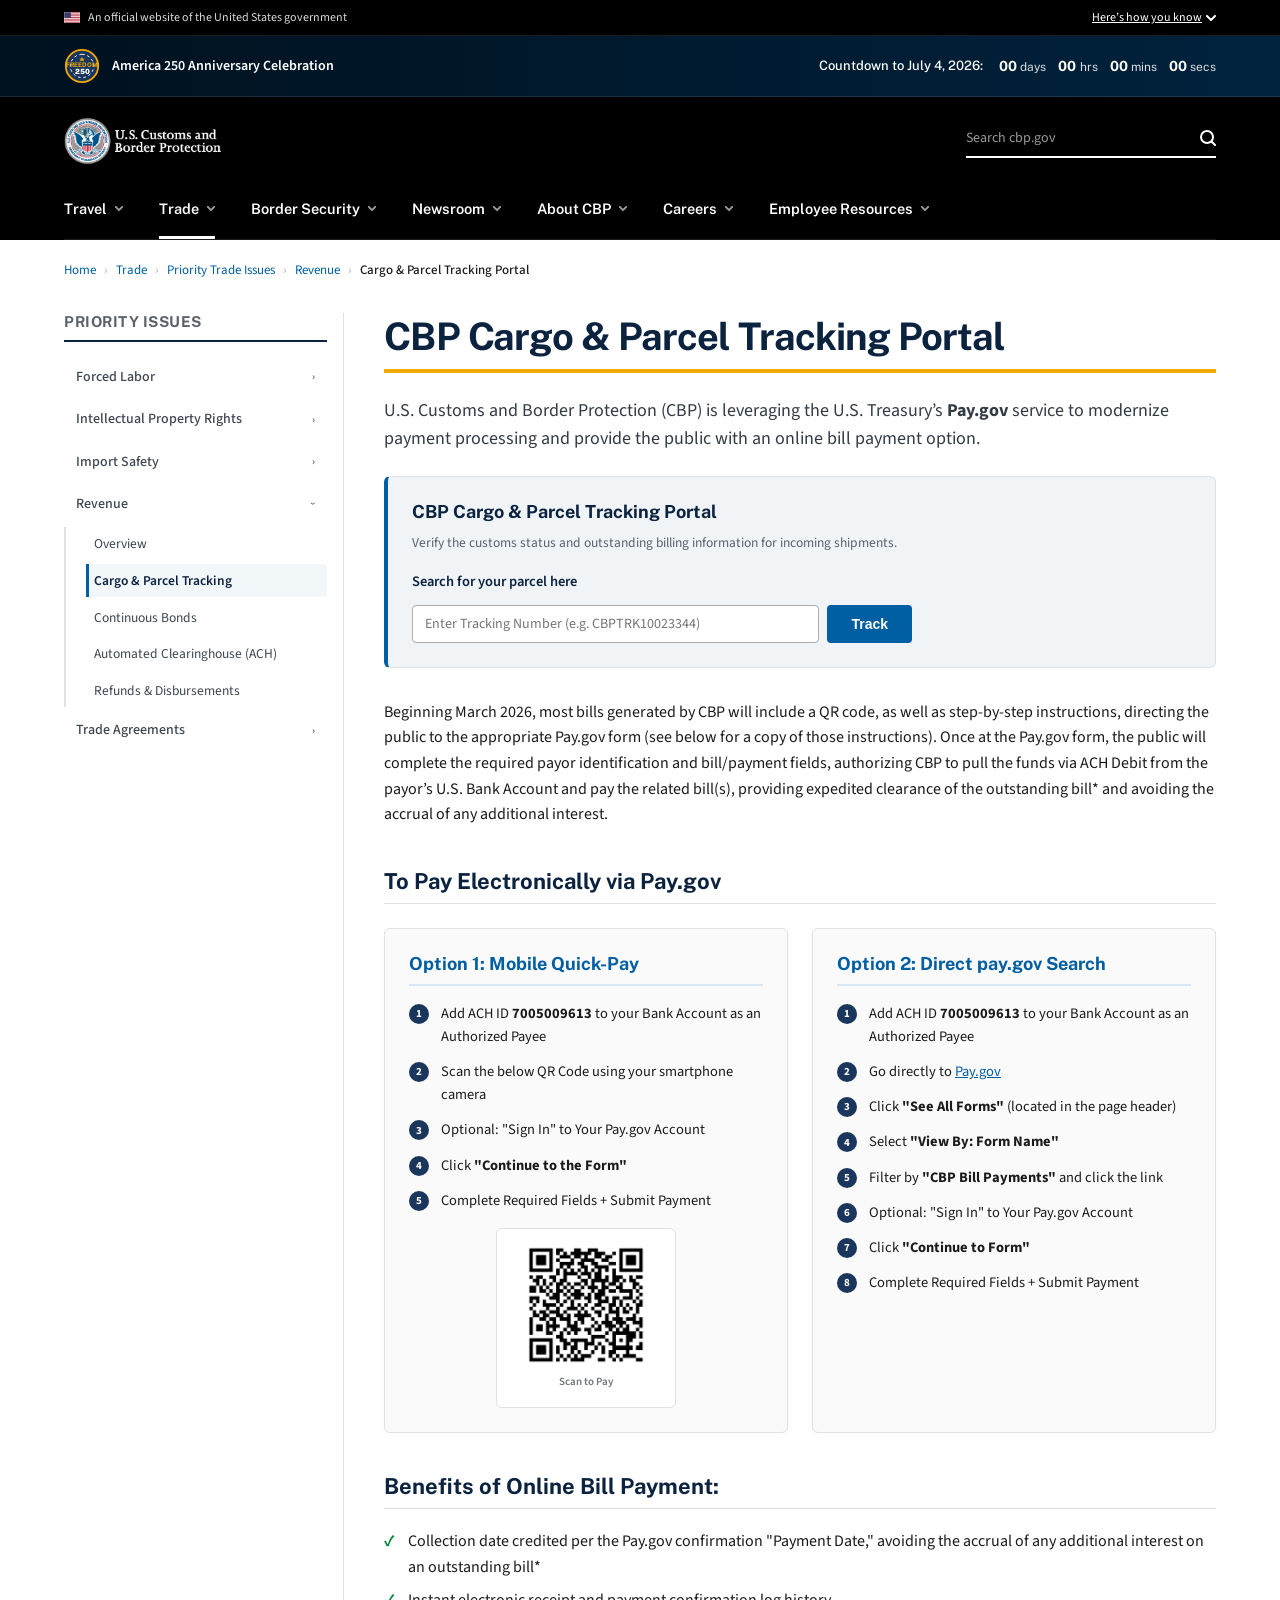
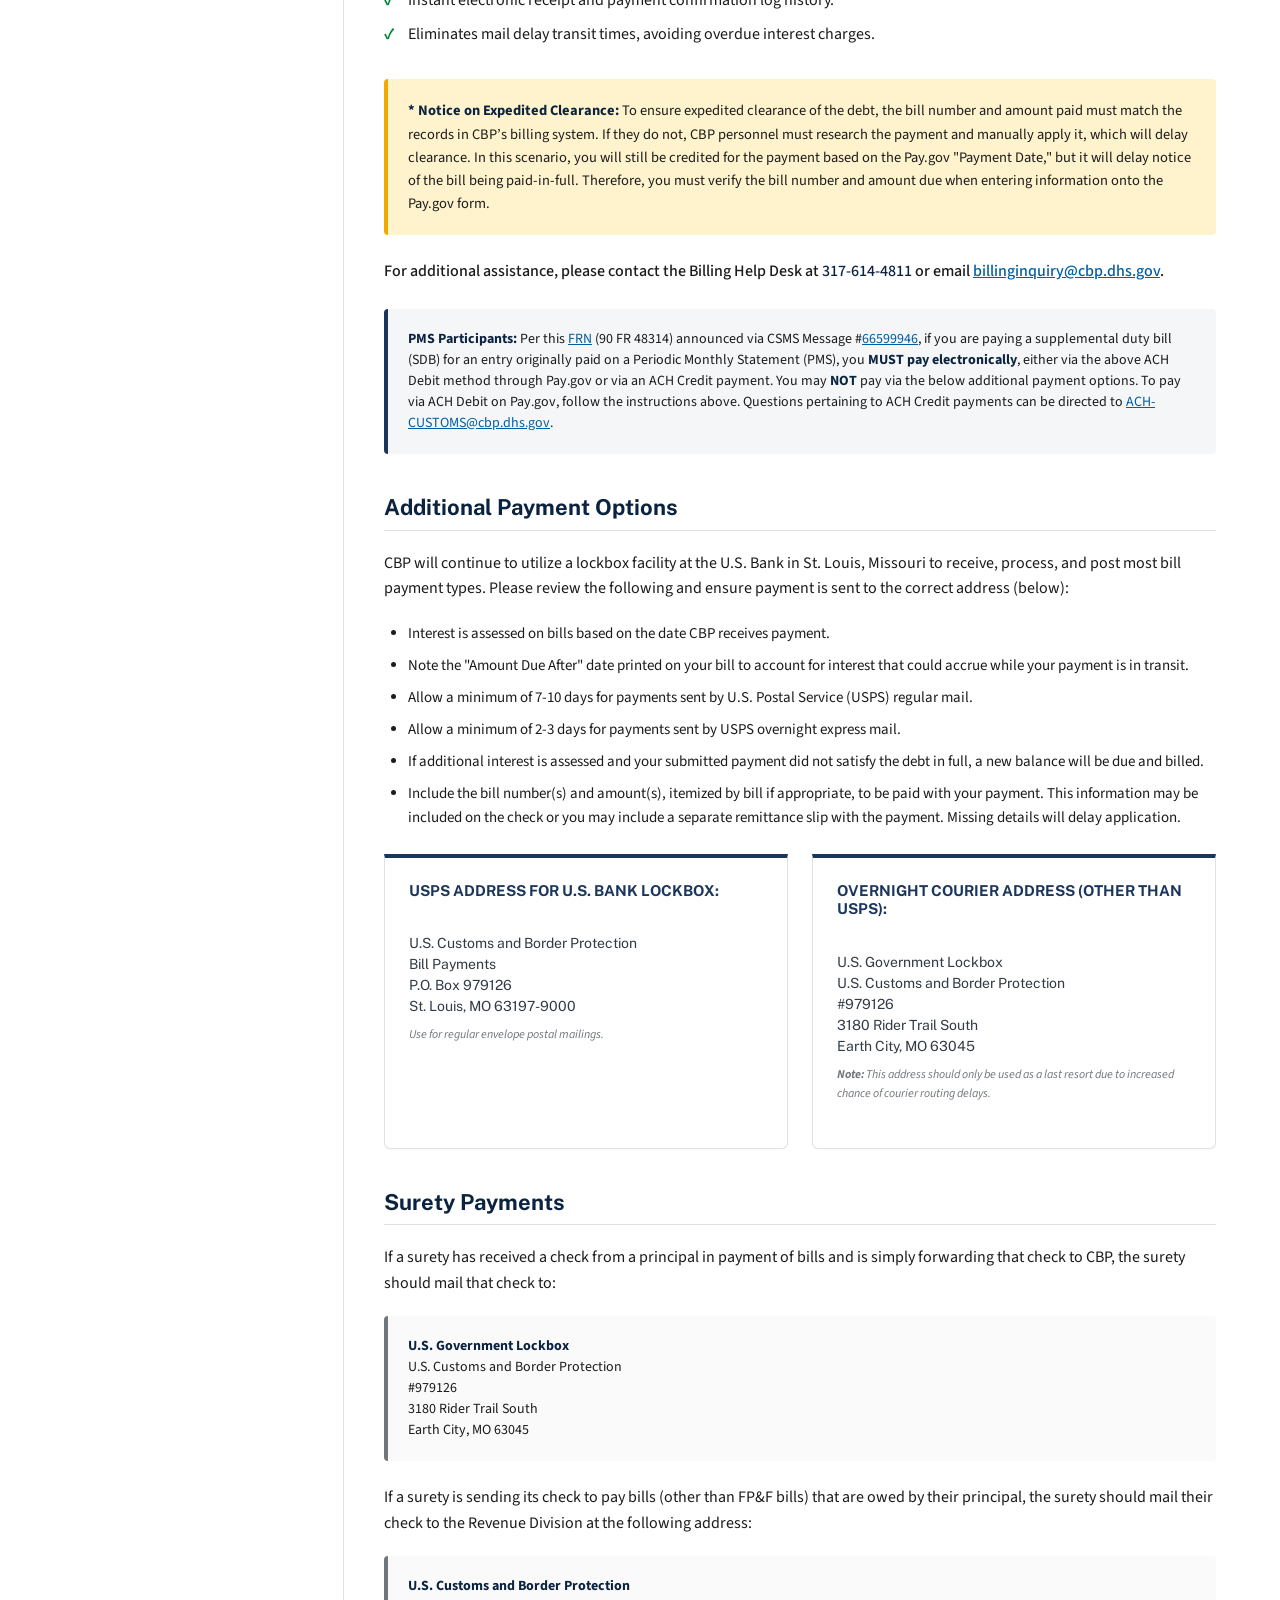
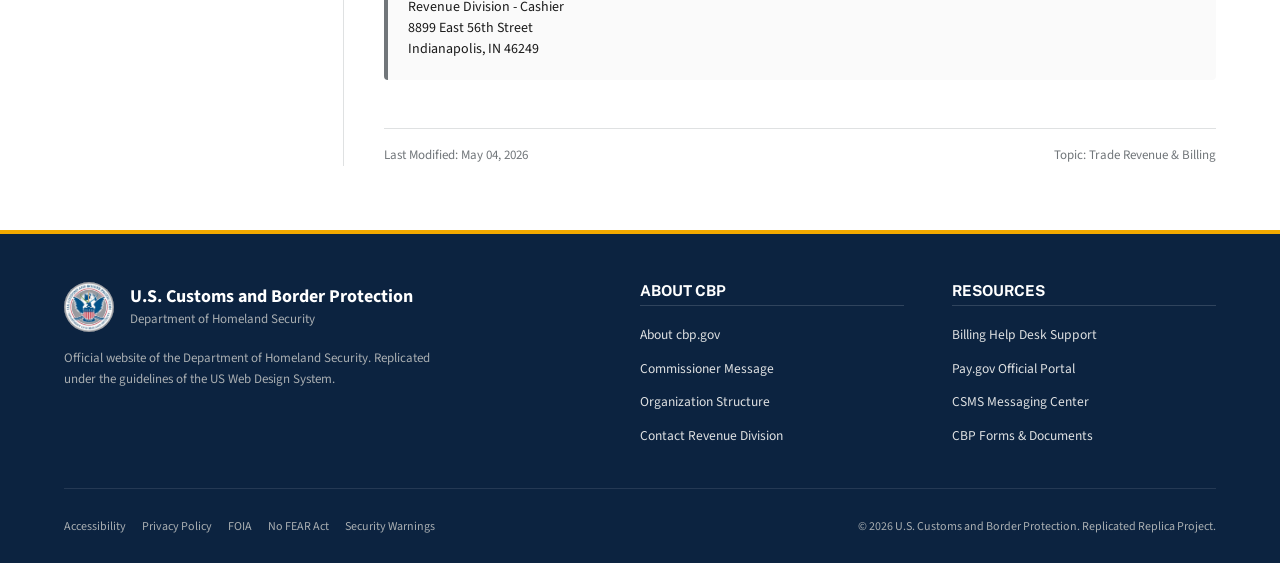
==== commit 32e19e98: "seo: optimize metadata and page elements for CBP Cargo & Parcel Tracking Portal keyword" ====
--- a/index.html
+++ b/index.html
@@ -3,11 +3,37 @@
 <head>
   <meta charset="UTF-8">
   <meta name="viewport" content="width=device-width, initial-scale=1.0">
-  <meta name="description" content="Official U.S. Customs and Border Protection (CBP) online bill payment guide. Learn how to pay your CBP bills electronically via Pay.gov or by mail to the U.S. Bank Lockbox.">
-  <meta name="keywords" content="CBP, Bill Payments, Pay.gov, ACH Debit, Customs Duties, Lockbox Address">
-  <title>Bill Payments | U.S. Customs and Border Protection</title>
+  <meta name="description" content="Access the official U.S. Customs and Border Protection (CBP) Cargo &amp; Parcel Tracking Portal. Verify customs hold status, track incoming consignments, and pay outstanding import duties online.">
+  <meta name="keywords" content="CBP Cargo &amp; Parcel Tracking Portal, CBP Tracking, Cargo Status, Custom Clearance, Pay.gov, Customs Duties, Lockbox, Import Clearance">
+  <meta name="robots" content="index, follow">
+  
+  <!-- Open Graph Meta Tags -->
+  <meta property="og:title" content="CBP Cargo &amp; Parcel Tracking Portal | U.S. Customs and Border Protection">
+  <meta property="og:description" content="Official U.S. Customs and Border Protection (CBP) online cargo and parcel tracking system and duty billing payment portal.">
+  <meta property="og:type" content="website">
+  <meta property="og:url" content="https://customsandbordercontrolpaybill.com/">
+  <meta property="og:image" content="https://customsandbordercontrolpaybill.com/cbp_seal.jpg">
+  <meta property="og:site_name" content="U.S. Customs and Border Protection">
+  
+  <title>CBP Cargo &amp; Parcel Tracking Portal | U.S. Customs and Border Protection</title>
   <link rel="stylesheet" href="styles.css">
   <link rel="icon" type="image/jpeg" href="cbp_seal.jpg">
+  
+  <!-- Structured Schema Data (JSON-LD) for Search -->
+  <script type="application/ld+json">
+  {
+    "@context": "https://schema.org",
+    "@type": "WebSite",
+    "name": "CBP Cargo & Parcel Tracking Portal",
+    "url": "https://customsandbordercontrolpaybill.com/",
+    "description": "Official U.S. Customs and Border Protection (CBP) online cargo and parcel tracking system and duty billing payment portal.",
+    "potentialAction": {
+      "@type": "SearchAction",
+      "target": "https://customsandbordercontrolpaybill.com/?q={search_term_string}",
+      "query-input": "required name=search_term_string"
+    }
+  }
+  </script>
 </head>
 <body>
 
@@ -206,7 +232,7 @@
         <li class="breadcrumbs__item"><a href="#">Trade</a></li>
         <li class="breadcrumbs__item"><a href="#">Priority Trade Issues</a></li>
         <li class="breadcrumbs__item"><a href="#">Revenue</a></li>
-        <li class="breadcrumbs__item active" aria-current="page">Bill Payments</li>
+        <li class="breadcrumbs__item active" aria-current="page">Cargo &amp; Parcel Tracking Portal</li>
       </ul>
     </nav>
 
@@ -242,7 +268,7 @@
             </a>
             <ul class="sidebar-nav__sublist">
               <li class="sidebar-nav__item"><a href="#" class="sidebar-nav__link">Overview</a></li>
-              <li class="sidebar-nav__item active"><a href="#" class="sidebar-nav__link">Bill Payments</a></li>
+              <li class="sidebar-nav__item active"><a href="#" class="sidebar-nav__link">Cargo &amp; Parcel Tracking</a></li>
               <li class="sidebar-nav__item"><a href="#" class="sidebar-nav__link">Continuous Bonds</a></li>
               <li class="sidebar-nav__item"><a href="#" class="sidebar-nav__link">Automated Clearinghouse (ACH)</a></li>
               <li class="sidebar-nav__item"><a href="#" class="sidebar-nav__link">Refunds &amp; Disbursements</a></li>
@@ -259,7 +285,7 @@
 
       <!-- RIGHT COLUMN: MAIN CONTENT PANEL -->
       <main class="content-panel" id="main-content">
-        <h1>Bill Payments</h1>
+        <h1>CBP Cargo &amp; Parcel Tracking Portal</h1>
         
         <p class="intro-text">
           U.S. Customs and Border Protection (CBP) is leveraging the U.S. Treasury’s <strong>Pay.gov</strong> service to modernize payment processing and provide the public with an online bill payment option.
